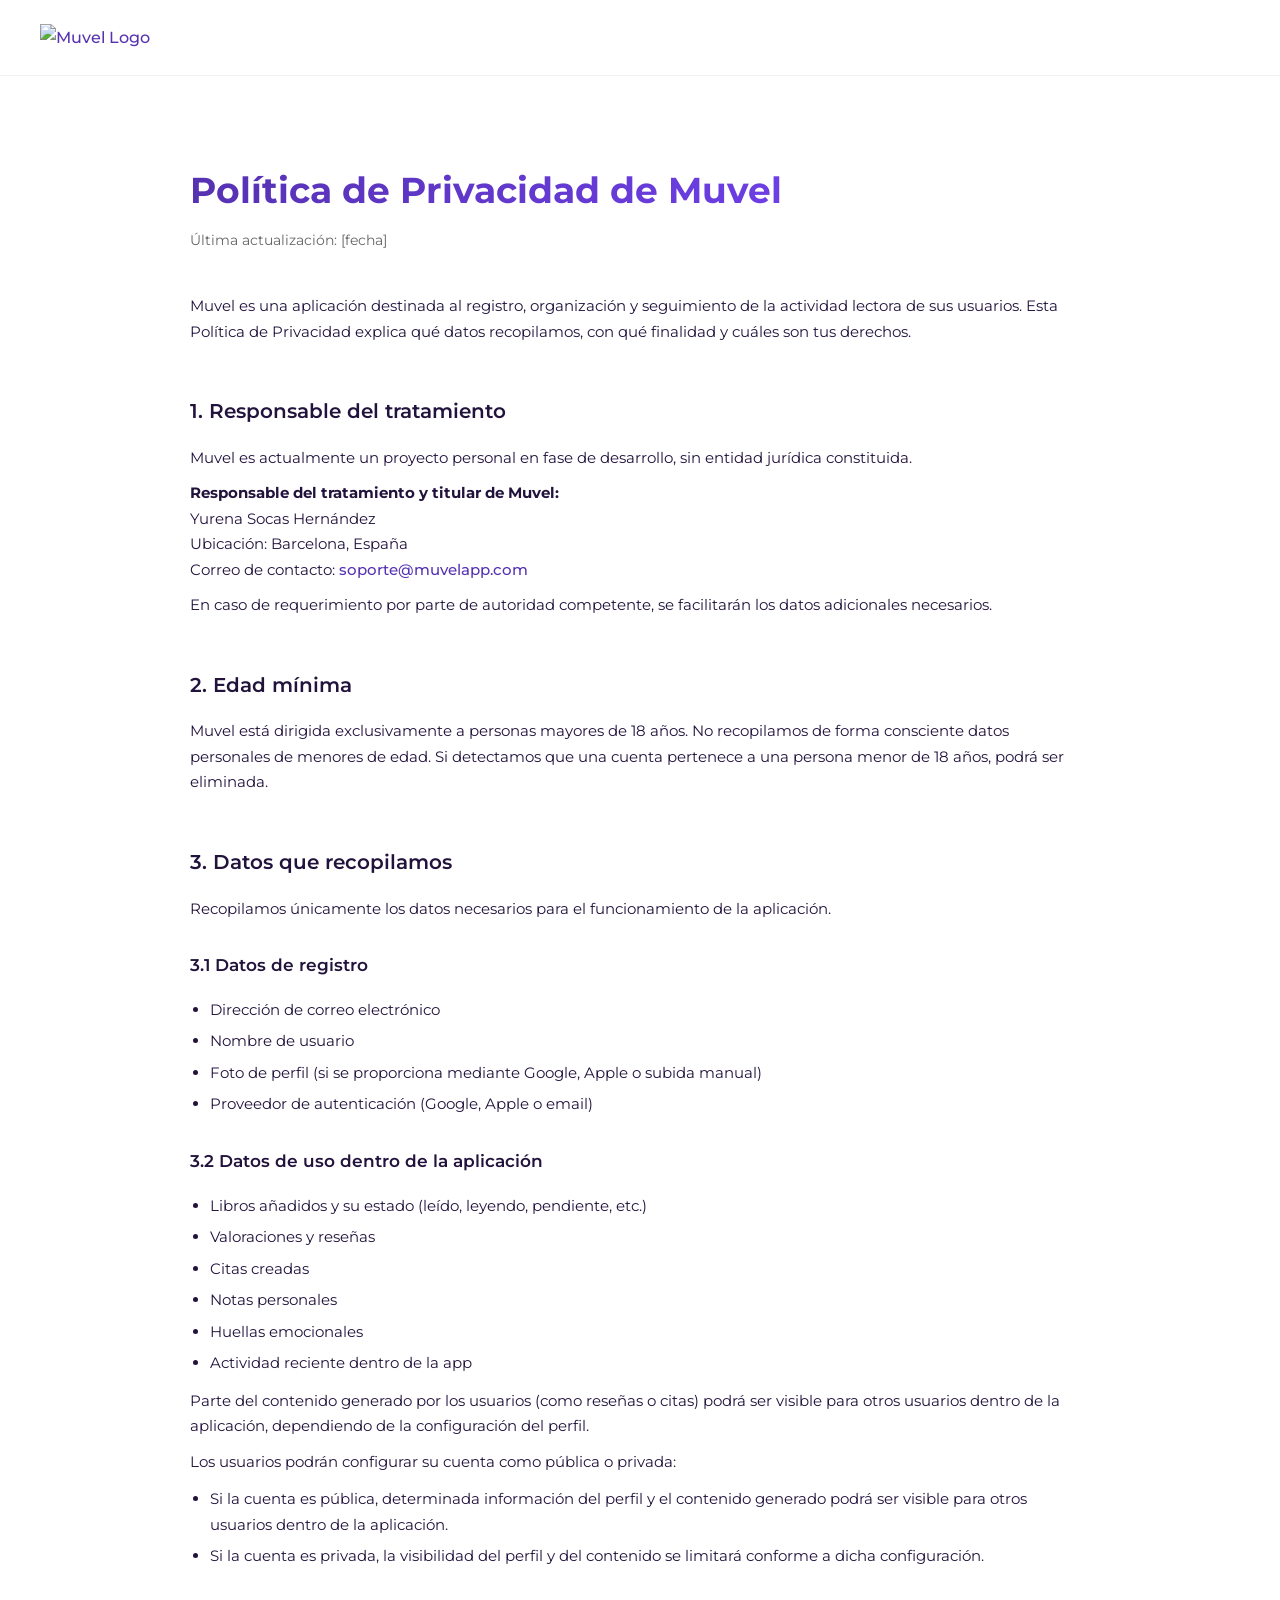
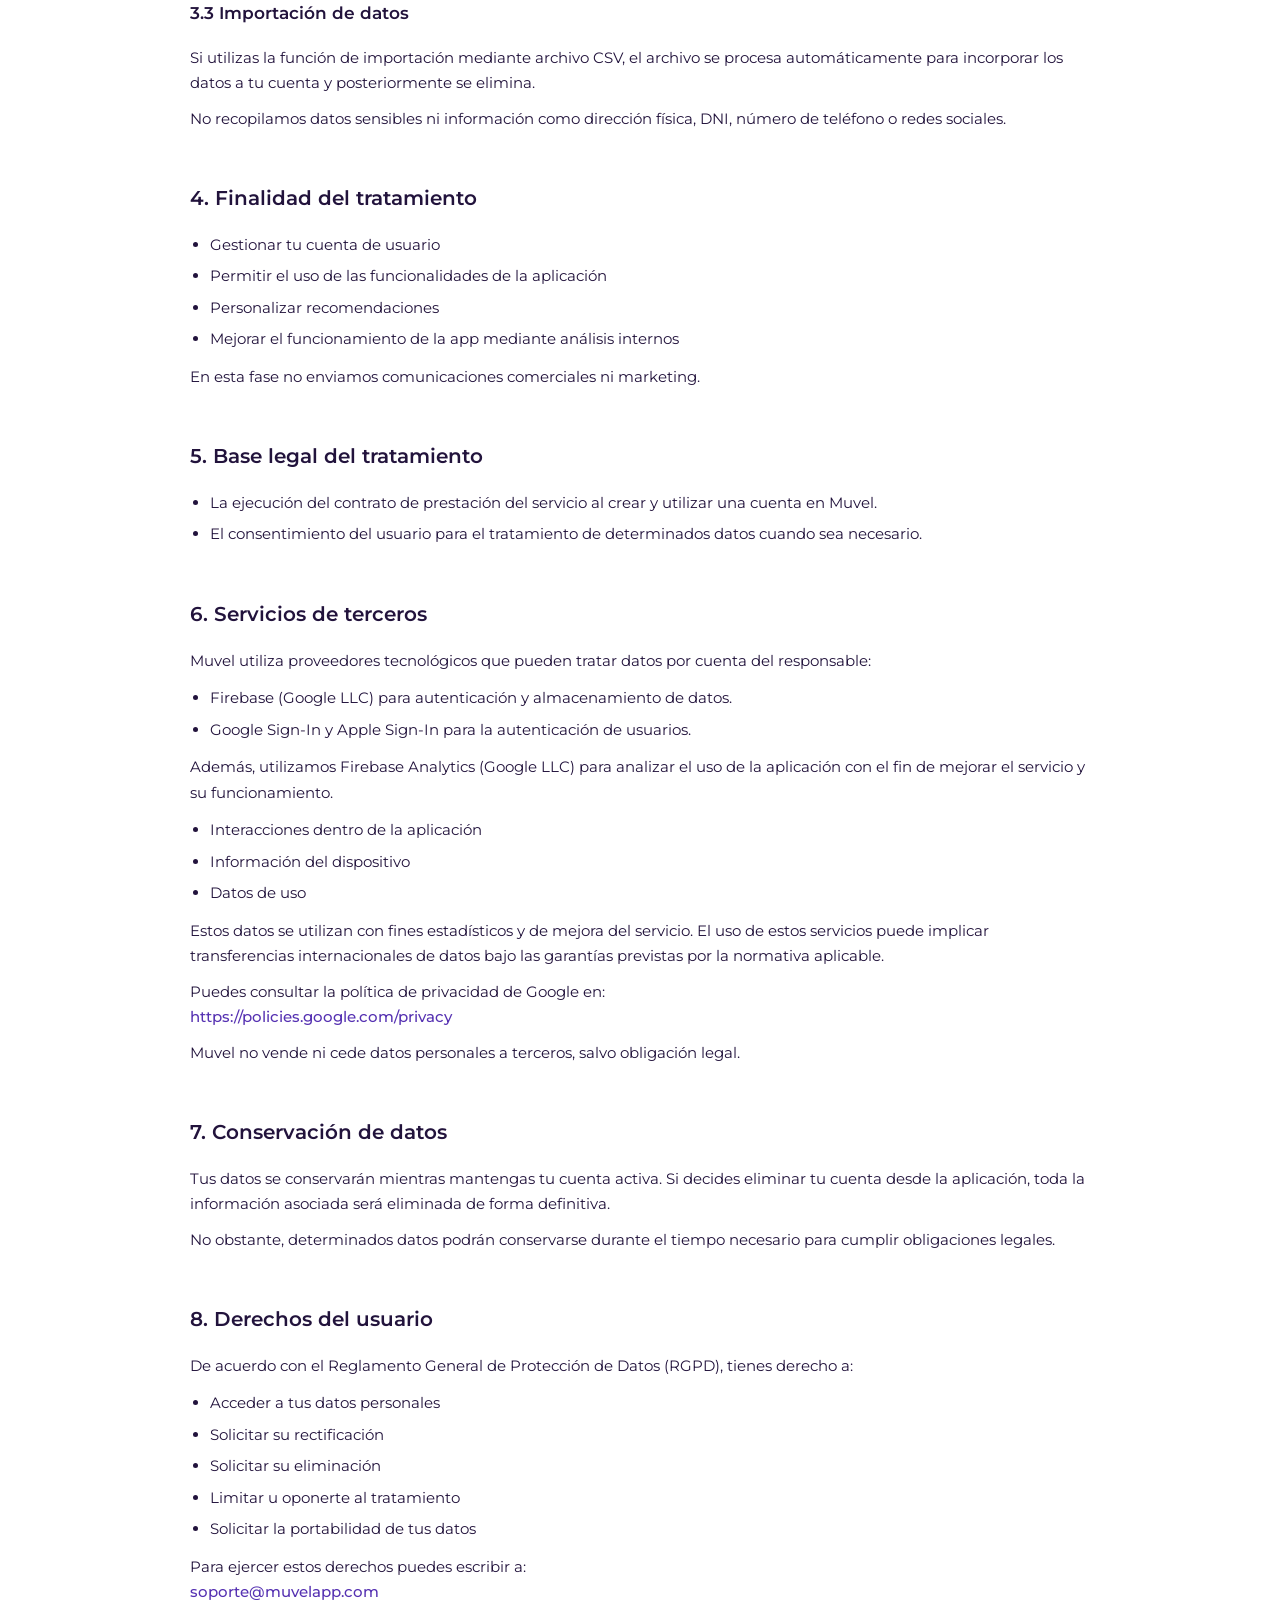
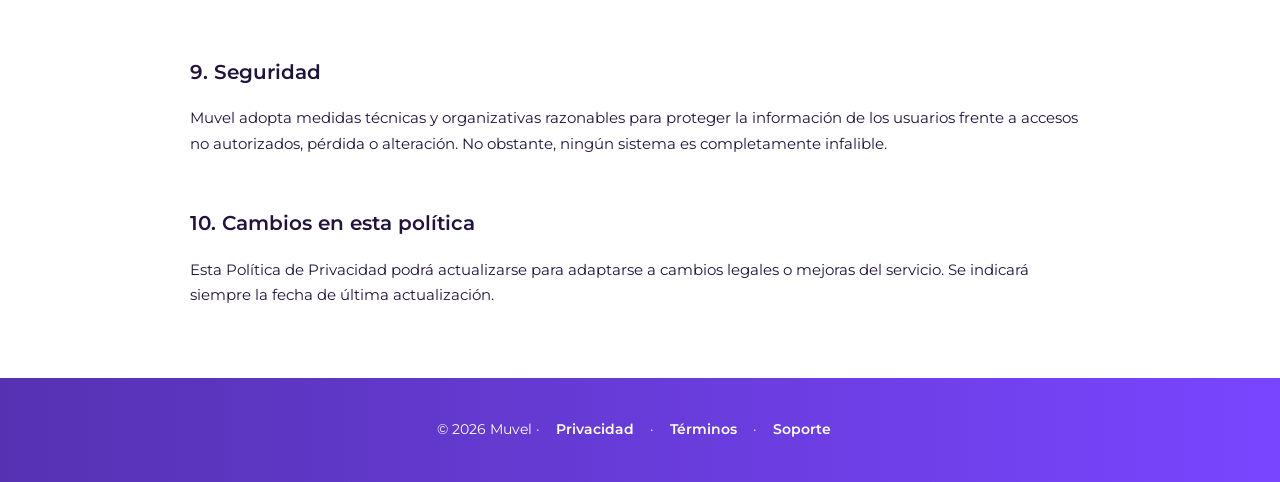
==== privacy/index.html @ 7e3cc5a1 "Add footer with terms, privacy and support pages" ====
<!DOCTYPE html>
<html lang="es">
<head>
  <meta charset="UTF-8" />
  <meta name="viewport" content="width=device-width, initial-scale=1.0" />
  <title>Política de Privacidad | Muvel</title>
  <meta name="description" content="Política de Privacidad de Muvel. Información sobre tratamiento de datos personales y derechos del usuario.">
  <link href="https://fonts.googleapis.com/css2?family=Montserrat:wght@400;500;600;700&display=swap" rel="stylesheet">
  
  <style>
    html, body { height: 100%; }
    body {
      margin: 0;
      font-family: 'Montserrat', sans-serif;
      background-color: #ffffff;
      color: #22133c;
      line-height: 1.7;
      display: flex;
      flex-direction: column;
      min-height: 100vh;
    }

    header {
      padding: 24px 40px;
      border-bottom: 1px solid #f0f0f0;
      background: #ffffff;
    }

    header img {
      height: 32px;
    }

    .container {
      max-width: 900px;
      margin: 60px auto;
      padding: 0 24px;
      flex: 1;
    }

    h1 {
      font-size: 36px;
      margin-bottom: 8px;
      background: linear-gradient(270deg, #7945ff, #5632b2);
      -webkit-background-clip: text;
      -webkit-text-fill-color: transparent;
    }

    .updated {
      color: #666;
      font-size: 14px;
      margin-bottom: 40px;
    }

    h2 {
      margin-top: 50px;
      font-size: 20px;
      font-weight: 600;
    }

    h3 {
      margin-top: 30px;
      font-size: 17px;
      font-weight: 600;
    }

    p {
      font-size: 15px;
      margin: 10px 0;
    }

    ul {
      padding-left: 20px;
      margin: 12px 0;
    }

    li {
      margin-bottom: 6px;
      font-size: 15px;
    }

    a {
      color: #5632b2;
      text-decoration: none;
      font-weight: 500;
    }

    footer {
      margin-top: auto;
      padding: 40px 20px;
      text-align: center;
      font-size: 14px;
      background: linear-gradient(270deg, #7945ff, #5632b2);
      color: white;
    }

    footer a {
      color: white;
      text-decoration: none;
      margin: 0 12px;
      font-weight: 600;
    }

    @media (max-width: 768px) {
      .container {
        margin: 40px auto;
      }
      h1 {
        font-size: 28px;
      }
    }
  </style>
</head>

<body>

<header>
  <a href="https://muvelapp.com">
    <img src="https://site.muvelapp.com/logo-bold.png" alt="Muvel Logo">
  </a>
</header>

<div class="container" style="flex:1;">

  <h1>Política de Privacidad de Muvel</h1>
  <div class="updated">Última actualización: [fecha]</div>

  <p>Muvel es una aplicación destinada al registro, organización y seguimiento de la actividad lectora de sus usuarios. Esta Política de Privacidad explica qué datos recopilamos, con qué finalidad y cuáles son tus derechos.</p>

  <h2>1. Responsable del tratamiento</h2>
  <p>Muvel es actualmente un proyecto personal en fase de desarrollo, sin entidad jurídica constituida.</p>
  <p><strong>Responsable del tratamiento y titular de Muvel:</strong><br>
  Yurena Socas Hernández<br>
  Ubicación: Barcelona, España<br>
  Correo de contacto: <a href="mailto:soporte@muvelapp.com">soporte@muvelapp.com</a></p>
  <p>En caso de requerimiento por parte de autoridad competente, se facilitarán los datos adicionales necesarios.</p>

  <h2>2. Edad mínima</h2>
  <p>Muvel está dirigida exclusivamente a personas mayores de 18 años. No recopilamos de forma consciente datos personales de menores de edad. Si detectamos que una cuenta pertenece a una persona menor de 18 años, podrá ser eliminada.</p>

  <h2>3. Datos que recopilamos</h2>
  <p>Recopilamos únicamente los datos necesarios para el funcionamiento de la aplicación.</p>

  <h3>3.1 Datos de registro</h3>
  <ul>
    <li>Dirección de correo electrónico</li>
    <li>Nombre de usuario</li>
    <li>Foto de perfil (si se proporciona mediante Google, Apple o subida manual)</li>
    <li>Proveedor de autenticación (Google, Apple o email)</li>
  </ul>

  <h3>3.2 Datos de uso dentro de la aplicación</h3>
  <ul>
    <li>Libros añadidos y su estado (leído, leyendo, pendiente, etc.)</li>
    <li>Valoraciones y reseñas</li>
    <li>Citas creadas</li>
    <li>Notas personales</li>
    <li>Huellas emocionales</li>
    <li>Actividad reciente dentro de la app</li>
  </ul>

  <p>Parte del contenido generado por los usuarios (como reseñas o citas) podrá ser visible para otros usuarios dentro de la aplicación, dependiendo de la configuración del perfil.</p>

  <p>Los usuarios podrán configurar su cuenta como pública o privada:</p>
  <ul>
    <li>Si la cuenta es pública, determinada información del perfil y el contenido generado podrá ser visible para otros usuarios dentro de la aplicación.</li>
    <li>Si la cuenta es privada, la visibilidad del perfil y del contenido se limitará conforme a dicha configuración.</li>
  </ul>

  <h3>3.3 Importación de datos</h3>
  <p>Si utilizas la función de importación mediante archivo CSV, el archivo se procesa automáticamente para incorporar los datos a tu cuenta y posteriormente se elimina.</p>
  <p>No recopilamos datos sensibles ni información como dirección física, DNI, número de teléfono o redes sociales.</p>

  <h2>4. Finalidad del tratamiento</h2>
  <ul>
    <li>Gestionar tu cuenta de usuario</li>
    <li>Permitir el uso de las funcionalidades de la aplicación</li>
    <li>Personalizar recomendaciones</li>
    <li>Mejorar el funcionamiento de la app mediante análisis internos</li>
  </ul>
  <p>En esta fase no enviamos comunicaciones comerciales ni marketing.</p>

  <h2>5. Base legal del tratamiento</h2>
  <ul>
    <li>La ejecución del contrato de prestación del servicio al crear y utilizar una cuenta en Muvel.</li>
    <li>El consentimiento del usuario para el tratamiento de determinados datos cuando sea necesario.</li>
  </ul>

  <h2>6. Servicios de terceros</h2>
  <p>Muvel utiliza proveedores tecnológicos que pueden tratar datos por cuenta del responsable:</p>
  <ul>
    <li>Firebase (Google LLC) para autenticación y almacenamiento de datos.</li>
    <li>Google Sign-In y Apple Sign-In para la autenticación de usuarios.</li>
  </ul>

  <p>Además, utilizamos Firebase Analytics (Google LLC) para analizar el uso de la aplicación con el fin de mejorar el servicio y su funcionamiento.</p>
  <ul>
    <li>Interacciones dentro de la aplicación</li>
    <li>Información del dispositivo</li>
    <li>Datos de uso</li>
  </ul>

  <p>Estos datos se utilizan con fines estadísticos y de mejora del servicio. El uso de estos servicios puede implicar transferencias internacionales de datos bajo las garantías previstas por la normativa aplicable.</p>
  <p>Puedes consultar la política de privacidad de Google en:<br>
  <a href="https://policies.google.com/privacy" target="_blank">https://policies.google.com/privacy</a></p>

  <p>Muvel no vende ni cede datos personales a terceros, salvo obligación legal.</p>

  <h2>7. Conservación de datos</h2>
  <p>Tus datos se conservarán mientras mantengas tu cuenta activa. Si decides eliminar tu cuenta desde la aplicación, toda la información asociada será eliminada de forma definitiva.</p>
  <p>No obstante, determinados datos podrán conservarse durante el tiempo necesario para cumplir obligaciones legales.</p>

  <h2>8. Derechos del usuario</h2>
  <p>De acuerdo con el Reglamento General de Protección de Datos (RGPD), tienes derecho a:</p>
  <ul>
    <li>Acceder a tus datos personales</li>
    <li>Solicitar su rectificación</li>
    <li>Solicitar su eliminación</li>
    <li>Limitar u oponerte al tratamiento</li>
    <li>Solicitar la portabilidad de tus datos</li>
  </ul>
  <p>Para ejercer estos derechos puedes escribir a:<br>
  <a href="mailto:soporte@muvelapp.com">soporte@muvelapp.com</a></p>

  <h2>9. Seguridad</h2>
  <p>Muvel adopta medidas técnicas y organizativas razonables para proteger la información de los usuarios frente a accesos no autorizados, pérdida o alteración. No obstante, ningún sistema es completamente infalible.</p>

  <h2>10. Cambios en esta política</h2>
  <p>Esta Política de Privacidad podrá actualizarse para adaptarse a cambios legales o mejoras del servicio. Se indicará siempre la fecha de última actualización.</p>

</div>

<footer>
  © 2026 Muvel ·
  <a href="/privacy">Privacidad</a> ·
  <a href="/terms">Términos</a> ·
  <a href="/support">Soporte</a>
</footer>

</body>
</html>
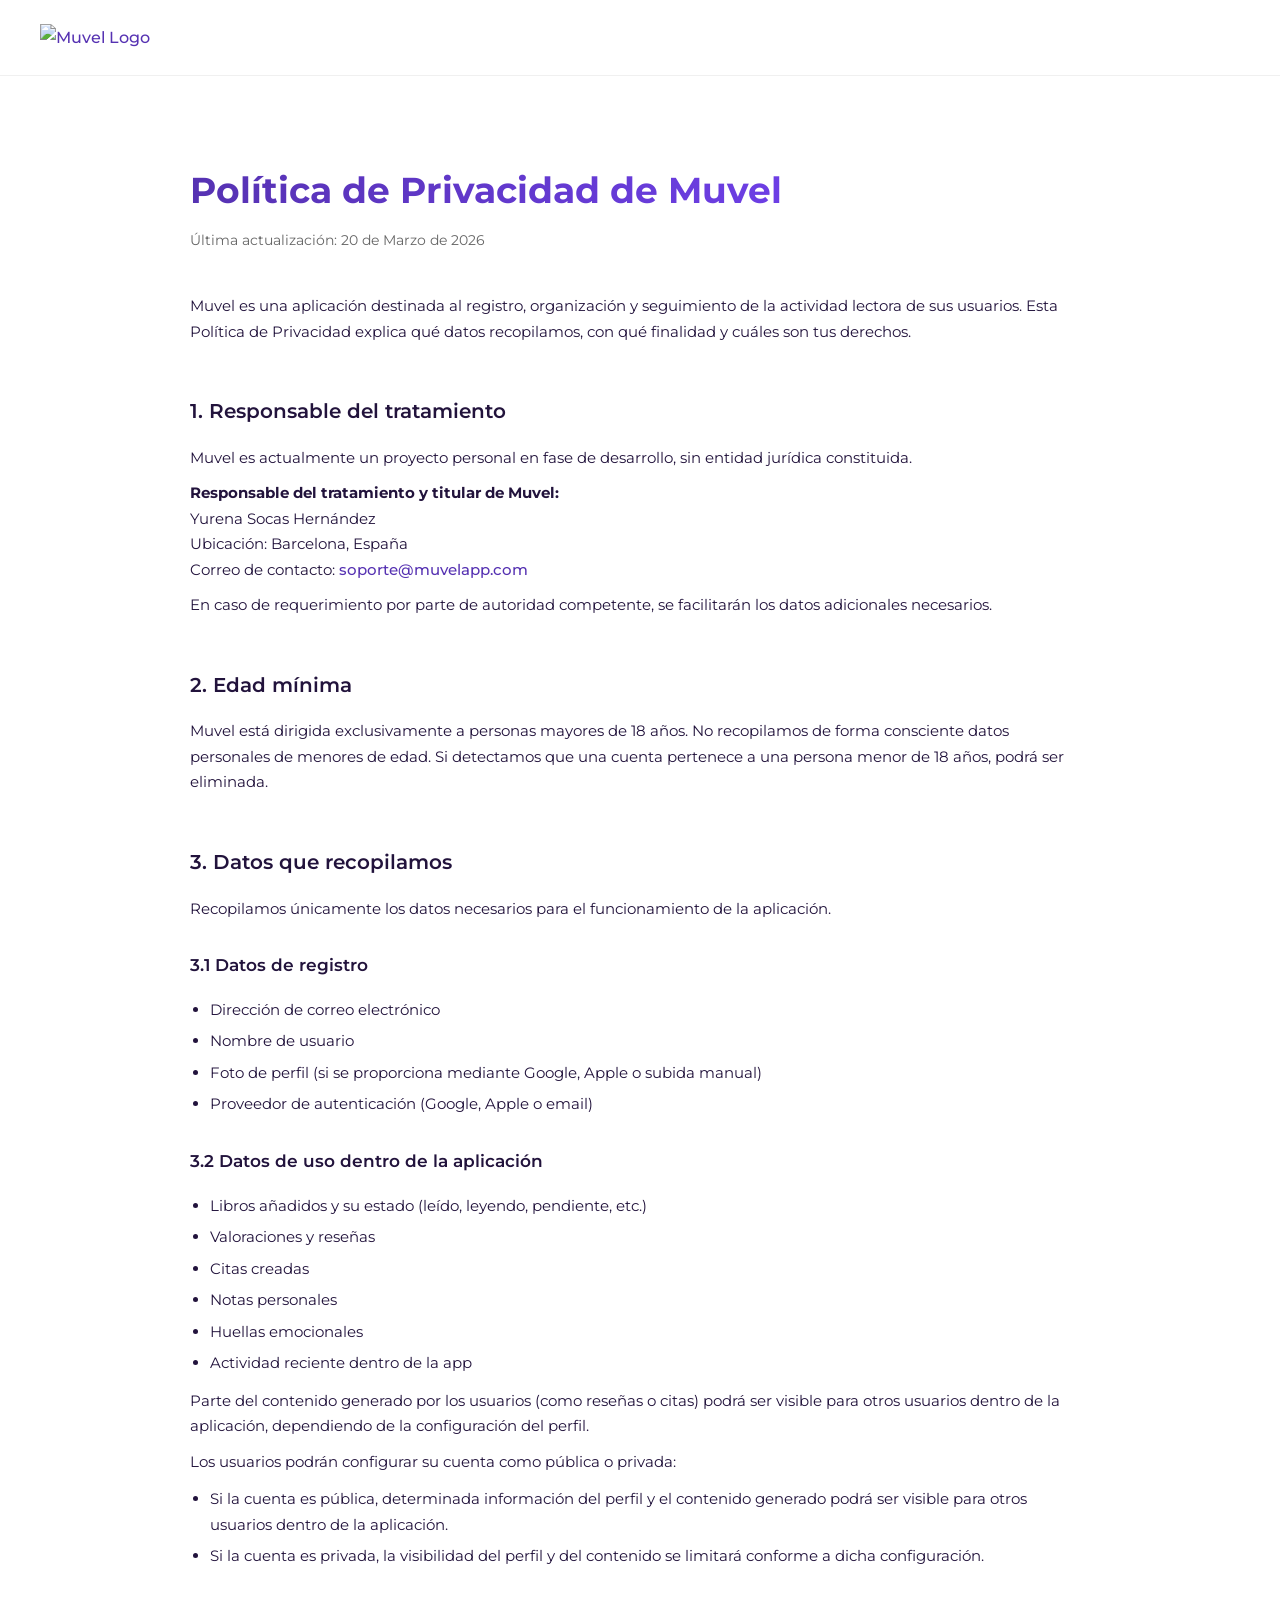
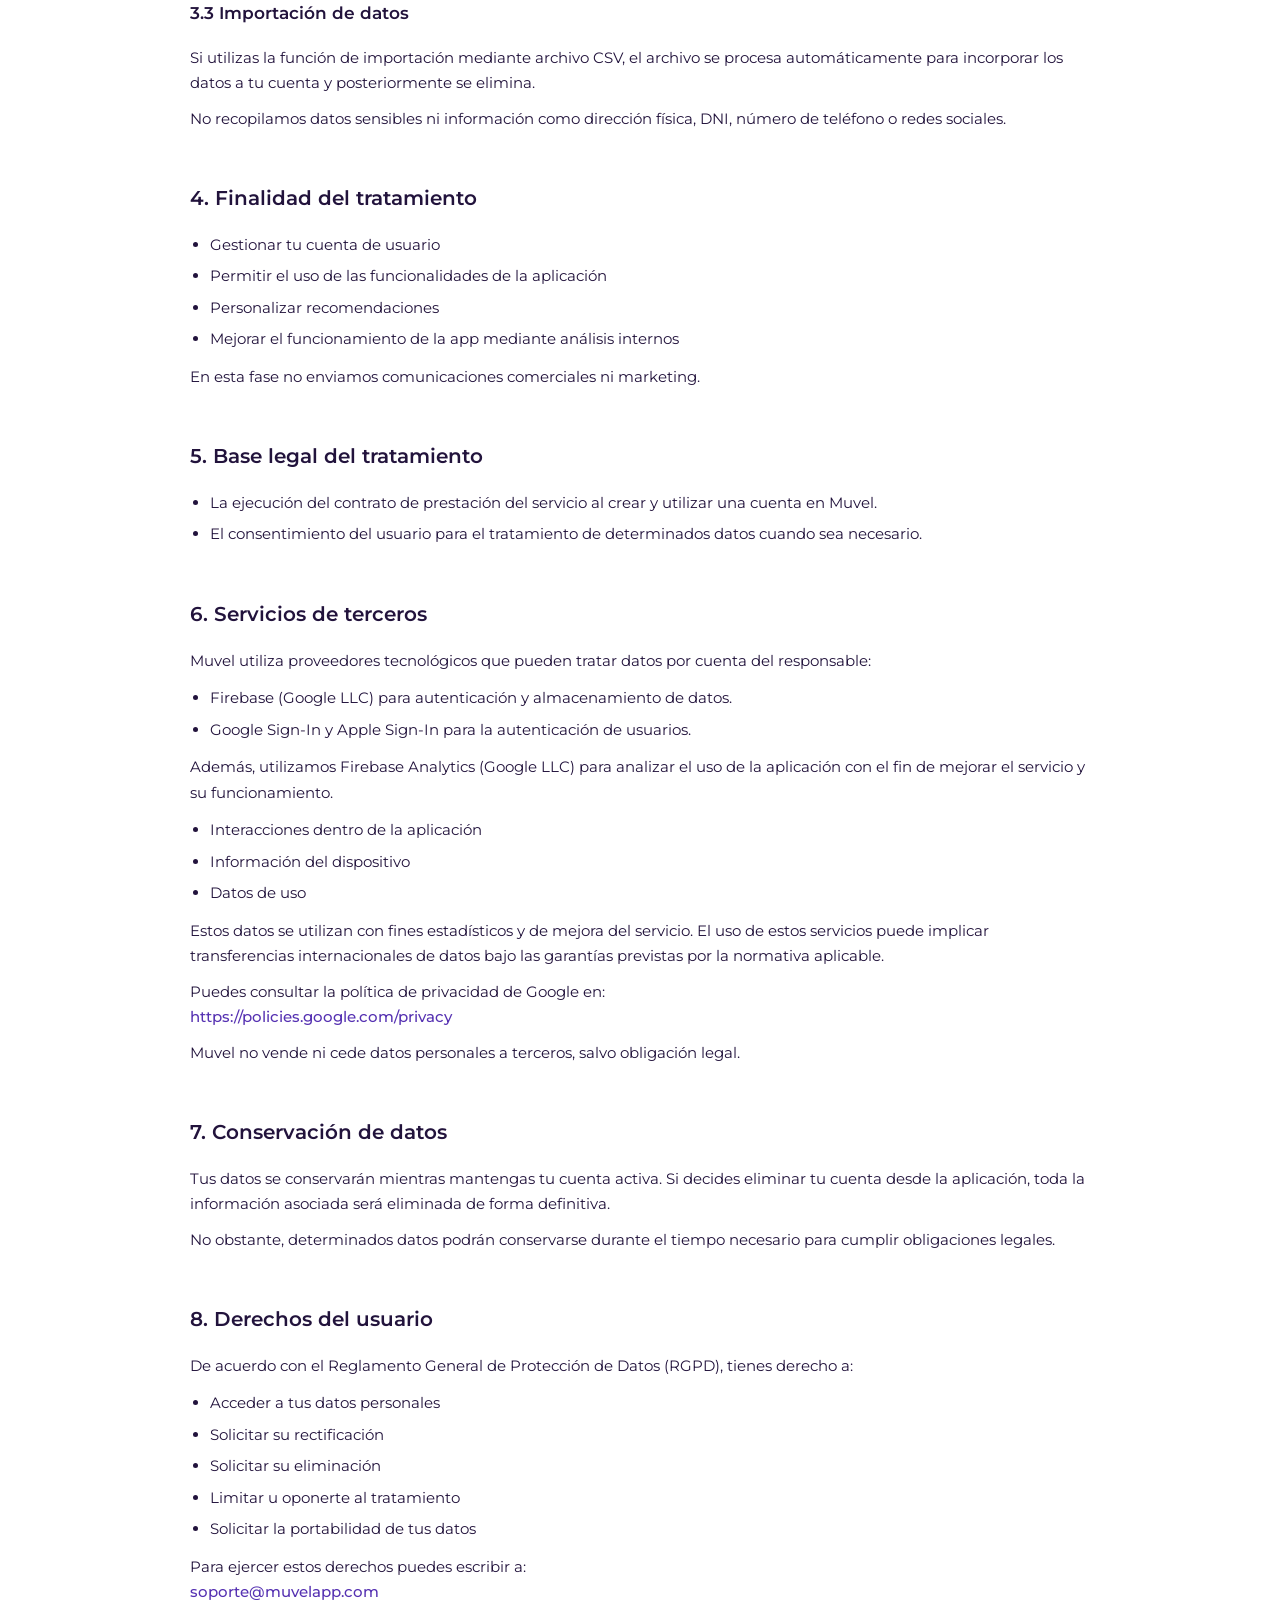
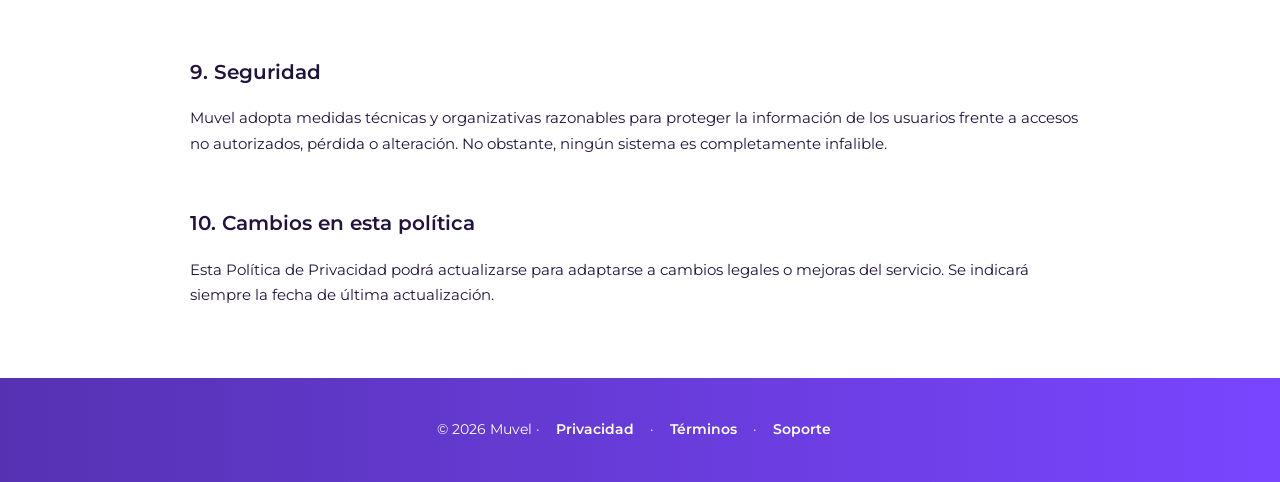
==== commit 2ffd4a4b: "Update last updated date in privacy policy" ====
--- a/privacy/index.html
+++ b/privacy/index.html
@@ -122,7 +122,7 @@
 <div class="container" style="flex:1;">
 
   <h1>Política de Privacidad de Muvel</h1>
-  <div class="updated">Última actualización: [fecha]</div>
+  <div class="updated">Última actualización: 20 de Marzo de 2026</div>
 
   <p>Muvel es una aplicación destinada al registro, organización y seguimiento de la actividad lectora de sus usuarios. Esta Política de Privacidad explica qué datos recopilamos, con qué finalidad y cuáles son tus derechos.</p>
 
